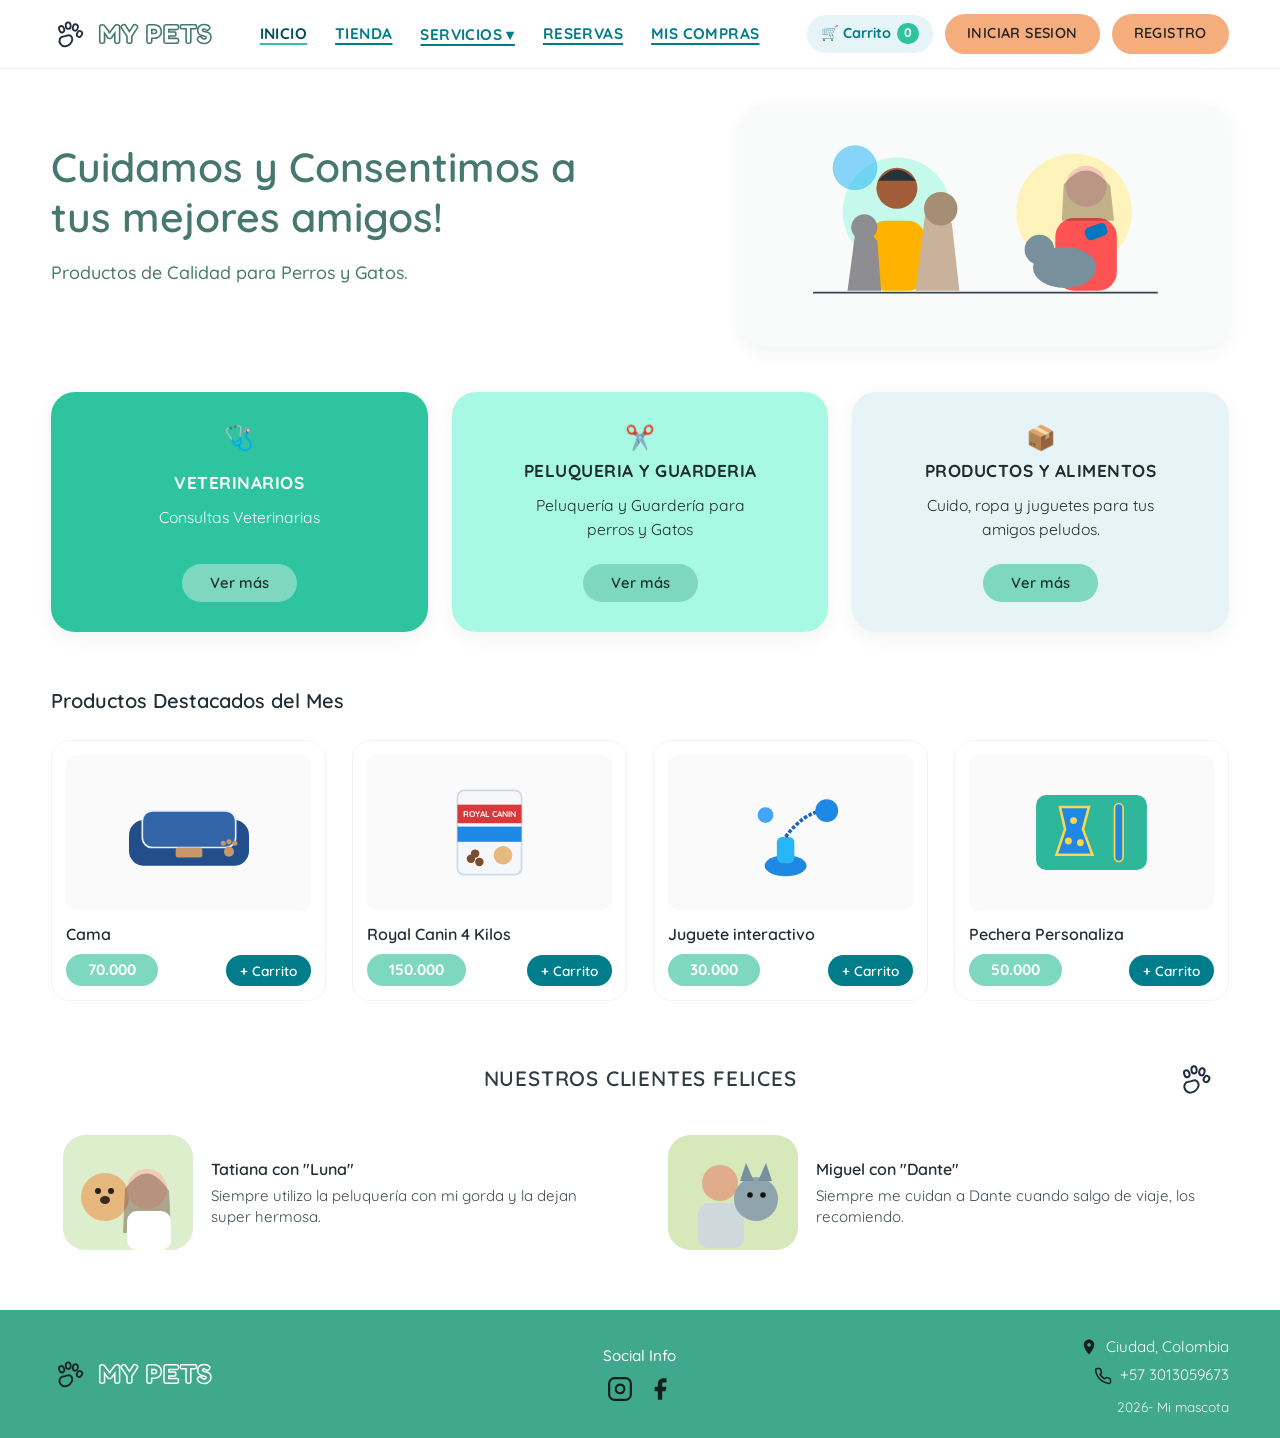
==== index.html @ 594f8184 "Estructura Base del proyecto" ====
<!DOCTYPE html>
<html lang="es">
<head>
  <meta charset="UTF-8" />
  <meta name="viewport" content="width=device-width, initial-scale=1.0" />
  <title>MY PETS | Cuidamos y Consentimos a tus mejores amigos</title>
  <link rel="stylesheet" href="css/styles.css" />
</head>
<body>

  <!-- Header consistente inyectado desde js/main.js -->
  <header class="site-header" id="site-header"></header>

  <main>
    <!-- 1. Banner Principal (Hero) tal como el diseño oficial -->
    <section class="hero-section">
      <div class="container hero-grid">
        <div class="hero-content">
          <h1 class="hero-title">
            Cuidamos y Consentimos a<br />
            tus mejores amigos!
          </h1>
          <p class="hero-subtitle">
            Productos de Calidad para Perros y Gatos.
          </p>
        </div>

        <!-- Ilustración amigable de dueños cuidando perros y gatos -->
        <div class="hero-illustration" aria-label="Ilustración cuidado de mascotas">
          <svg viewBox="0 0 420 220" width="100%" height="205">
            <!-- Círculos decorativos de fondo -->
            <circle cx="115" cy="95" r="58" fill="#a8f9e4" opacity="0.65" />
            <circle cx="70" cy="48" r="24" fill="#29b6f6" opacity="0.55" />
            <circle cx="305" cy="95" r="62" fill="#fff3b0" opacity="0.85" />
            <!-- Escena izquierda: Joven abrazando perro y gato -->
            <rect x="85" y="105" width="60" height="75" rx="18" fill="#ffb300" />
            <circle cx="115" cy="70" r="22" fill="#a15c38" />
            <path d="M95 62 Q115 38 135 62" fill="#263238" />
            <!-- Perro feliz -->
            <path d="M135 180 L145 100 Q162 92 174 108 L182 180 Z" fill="#c8b29b" />
            <circle cx="162" cy="92" r="18" fill="#a68e74" />
            <!-- Gato gris -->
            <path d="M62 180 L70 120 Q84 114 94 126 L98 180 Z" fill="#8d8d92" />
            <circle cx="80" cy="112" r="14" fill="#8d8d92" />
            <!-- Escena derecha: Peluquería felina/canina -->
            <rect x="285" y="102" width="66" height="78" rx="20" fill="#ff5252" />
            <circle cx="318" cy="68" r="22" fill="#f5cbb7" />
            <path d="M294 66 Q318 35 344 68 L348 105 L292 105 Z" fill="#4e342e" opacity="0.35" />
            <!-- Mascota en sesión de secado -->
            <ellipse cx="295" cy="155" rx="34" ry="22" fill="#78909c" />
            <circle cx="268" cy="136" r="16" fill="#78909c" />
            <!-- Secador azul -->
            <rect x="315" y="114" width="24" height="14" rx="5" fill="#0277bd" transform="rotate(-20 315 114)" />
            <line x1="25" y1="182" x2="395" y2="182" stroke="#37474f" stroke-width="2" />
          </svg>
        </div>
      </div>
    </section>

    <!-- 2. Tres Tarjetas de Accesos Rápidos (Veterinarios, Peluquería, Productos) -->
    <section class="services-cards-section">
      <div class="container services-grid">
        <!-- Tarjeta 1: Veterinarios (#2ec49f) -->
        <article class="service-card card-vet">
          <div class="service-icon" aria-hidden="true">🩺</div>
          <div>
            <h3>VETERINARIOS</h3>
            <p>Consultas Veterinarias</p>
          </div>
          <a href="pages/veterinarios.html" class="btn-pill-mint">Ver más</a>
        </article>

        <!-- Tarjeta 2: Peluquería y Guardería (#a8f9e4) -->
        <article class="service-card card-groom">
          <div class="service-icon" aria-hidden="true">✂️</div>
          <div>
            <h3>PELUQUERIA Y GUARDERIA</h3>
            <p>Peluquería y Guardería para perros y Gatos</p>
          </div>
          <a href="pages/peluqueria-guarderia.html" class="btn-pill-mint">Ver más</a>
        </article>

        <!-- Tarjeta 3: Productos y Alimentos (#e6f3f7) -->
        <article class="service-card card-products">
          <div class="service-icon" aria-hidden="true">📦</div>
          <div>
            <h3>PRODUCTOS Y ALIMENTOS</h3>
            <p>Cuido, ropa y juguetes para tus amigos peludos.</p>
          </div>
          <a href="pages/productos.html" class="btn-pill-mint">Ver más</a>
        </article>
      </div>
    </section>

    <!-- 3. Productos Destacados del Mes -->
    <section class="featured-section">
      <div class="container">
        <h2 class="section-heading">Productos Destacados del Mes</h2>
        <div class="products-grid" id="featured-products-grid">
          <!-- Renderizado dinámico desde js/main.js (Cama, Royal Canin 4 Kilos, Juguete interactivo, Pechera Personaliza) -->
        </div>
      </div>
    </section>

    <!-- 4. Nuestros Clientes Felices -->
    <section class="testimonials-section">
      <div class="container">
        <div class="testimonials-header">
          <h2 class="testimonials-title">NUESTROS CLIENTES FELICES</h2>
          <svg class="paw-deco" viewBox="0 0 64 64" fill="none" stroke="#1f2d3d">
            <path d="M22 36 C15 36 12 43 16 49 C20 55 28 53 32 49 C36 45 38 39 33 35 C29 32 26 36 22 36 Z" stroke-width="3"/>
            <ellipse cx="18" cy="24" rx="4" ry="5.5" transform="rotate(-20 18 24)" stroke-width="3"/>
            <ellipse cx="29" cy="18" rx="4" ry="5.5" transform="rotate(-5 29 18)" stroke-width="3"/>
            <ellipse cx="41" cy="21" rx="4" ry="5.5" transform="rotate(15 41 21)" stroke-width="3"/>
            <ellipse cx="48" cy="32" rx="4" ry="5" transform="rotate(32 48 32)" stroke-width="3"/>
          </svg>
        </div>

        <div class="testimonials-grid">
          <!-- Testimonio 1 -->
          <article class="testimonial-card">
            <svg class="testimonial-avatar" viewBox="0 0 130 115">
              <rect width="130" height="115" rx="22" fill="#dceecc"/>
              <circle cx="42" cy="62" r="24" fill="#e6b87d"/>
              <circle cx="35" cy="56" r="3" fill="#222"/>
              <circle cx="48" cy="56" r="3" fill="#222"/>
              <ellipse cx="42" cy="65" rx="5" ry="4" fill="#3e2723"/>
              <circle cx="84" cy="54" r="20" fill="#f3cbb2"/>
              <path d="M62 54 Q84 22 106 56 L108 98 L60 98 Z" fill="#6d4c41" opacity="0.45"/>
              <rect x="64" y="76" width="44" height="39" rx="10" fill="#ffffff"/>
            </svg>
            <div class="testimonial-text">
              <h4>Tatiana con "Luna"</h4>
              <p>Siempre utilizo la peluquería con mi gorda y la dejan super hermosa.</p>
            </div>
          </article>

          <!-- Testimonio 2 -->
          <article class="testimonial-card">
            <svg class="testimonial-avatar" viewBox="0 0 130 115">
              <rect width="130" height="115" rx="22" fill="#d7e8ba"/>
              <circle cx="52" cy="48" r="18" fill="#e0ac8b"/>
              <rect x="30" y="68" width="46" height="45" rx="10" fill="#cfd8dc"/>
              <circle cx="88" cy="64" r="22" fill="#90a4ae"/>
              <polygon points="72,46 78,28 86,46" fill="#78909c"/>
              <polygon points="90,46 98,28 104,46" fill="#78909c"/>
              <circle cx="82" cy="60" r="2.8" fill="#111"/>
              <circle cx="95" cy="60" r="2.8" fill="#111"/>
            </svg>
            <div class="testimonial-text">
              <h4>Miguel con "Dante"</h4>
              <p>Siempre me cuidan a Dante cuando salgo de viaje, los recomiendo.</p>
            </div>
          </article>
        </div>
      </div>
    </section>
  </main>

  <!-- Footer consistente inyectado desde js/main.js -->
  <footer class="site-footer" id="site-footer"></footer>

  <script src="js/main.js"></script>
</body>
</html>
---- css/styles.css ----
/* ==========================================================================
   MY PETS - Hoja de Estilos Global (CSS3 Puro)
   ==========================================================================
   Paleta de colores basada en el mockup oficial:
   - Verde Turquesa (Veterinarios): #2ec49f
   - Menta Claro (Peluquería y Guardería): #a8f9e4
   - Azul Pastel (Productos y Alimentos): #e6f3f7
   - Verde Azulado Footer: #40a88c
   - Verde Pastillas (Precios / Ver más): #7dd8bf
   - Salmón / Naranja Pastel (Botones Auth): #f5ad7e
   - Azul Petróleo (Links Nav): #007d8a
   - Verde Pizarra (Textos Hero): #46786e
   ========================================================================== */

@import url('https://fonts.googleapis.com/css2?family=Fredoka:wght@500;600;700&family=Quicksand:wght@400;500;600;700&display=swap');

:root {
  --color-vet-card: #2ec49f;
  --color-groom-card: #a8f9e4;
  --color-prod-card: #e6f3f7;
  --color-footer: #40a88c;
  --color-pill-mint: #7dd8bf;
  --color-pill-mint-dark: #5dc3a7;
  --color-auth-peach: #f5ad7e;
  --color-auth-peach-hover: #ee9860;
  --color-nav-teal: #007d8a;
  --color-hero-green: #46786e;
  --color-text-dark: #222e35;
  --color-text-muted: #5a6a72;
  --color-bg: #ffffff;
  --color-surface-soft: #f7fbfb;
  --color-border: #dce9e7;
  --color-danger: #e55353;
  --color-warning: #f0a500;
  --color-success: #28a745;

  --font-main: 'Quicksand', 'Century Gothic', sans-serif;
  --font-logo: 'Fredoka', sans-serif;

  --radius-sm: 10px;
  --radius-md: 18px;
  --radius-lg: 24px;
  --radius-pill: 999px;

  --shadow-soft: 0 6px 20px rgba(34, 46, 53, 0.06);
  --shadow-hover: 0 12px 28px rgba(46, 196, 159, 0.16);
  --max-width: 1180px;
}

/* Reset y base */
*, *::before, *::after {
  box-sizing: border-box;
  margin: 0;
  padding: 0;
}

html {
  scroll-behavior: smooth;
}

body {
  font-family: var(--font-main);
  color: var(--color-text-dark);
  background-color: var(--color-bg);
  line-height: 1.5;
  min-height: 100vh;
  display: flex;
  flex-direction: column;
}

main {
  flex: 1;
}

a {
  color: inherit;
  text-decoration: none;
  transition: all 0.2s ease;
}

ul {
  list-style: none;
}

img {
  max-width: 100%;
  display: block;
}

button, input, select, textarea {
  font-family: inherit;
  font-size: 1rem;
}

.container {
  width: 92%;
  max-width: var(--max-width);
  margin: 0 auto;
}

/* ==========================================================================
   HEADER & NAVBAR
   ========================================================================== */
.site-header {
  background: #ffffff;
  position: sticky;
  top: 0;
  z-index: 1000;
  border-bottom: 1px solid #eef5f4;
  padding: 14px 0;
}

.navbar {
  display: flex;
  align-items: center;
  justify-content: space-between;
  gap: 18px;
  flex-wrap: wrap;
}

/* Logo con estilo de texto con contorno como en la imagen */
.brand-logo {
  display: inline-flex;
  align-items: center;
  gap: 10px;
  font-family: var(--font-logo);
  font-size: 1.65rem;
  font-weight: 700;
  letter-spacing: 1px;
  text-transform: uppercase;
  color: transparent;
  -webkit-text-stroke: 1.6px var(--color-hero-green);
}

.brand-logo svg {
  width: 38px;
  height: 38px;
  stroke: #1f2d3d;
  fill: none;
  flex-shrink: 0;
}

/* Links centrales */
.nav-links {
  display: flex;
  align-items: center;
  gap: 24px;
  flex-wrap: wrap;
}

.nav-link {
  color: var(--color-nav-teal);
  font-weight: 700;
  font-size: 0.96rem;
  letter-spacing: 0.4px;
  text-transform: uppercase;
  text-decoration: underline;
  text-underline-offset: 4px;
  text-decoration-thickness: 2px;
  padding: 4px 2px;
}

.nav-link:hover,
.nav-link.active {
  color: #004f59;
  text-decoration-color: var(--color-vet-card);
}

/* Dropdown de Servicios */
.nav-dropdown {
  position: relative;
}

.nav-dropdown-menu {
  position: absolute;
  top: 100%;
  left: 0;
  min-width: 220px;
  background: #ffffff;
  border-radius: var(--radius-sm);
  box-shadow: 0 10px 26px rgba(0, 0, 0, 0.12);
  border: 1px solid var(--color-border);
  padding: 8px 0;
  opacity: 0;
  visibility: hidden;
  transform: translateY(8px);
  transition: all 0.2s ease;
  z-index: 200;
}

.nav-dropdown:hover .nav-dropdown-menu,
.nav-dropdown:focus-within .nav-dropdown-menu {
  opacity: 1;
  visibility: visible;
  transform: translateY(2px);
}

.nav-dropdown-menu a {
  display: block;
  padding: 9px 16px;
  font-size: 0.92rem;
  font-weight: 600;
  color: var(--color-text-dark);
  text-decoration: none;
}

.nav-dropdown-menu a:hover {
  background: var(--color-prod-card);
  color: var(--color-nav-teal);
}

/* Botones de sesión y carrito */
.nav-actions {
  display: flex;
  align-items: center;
  gap: 12px;
  flex-wrap: wrap;
}

.btn-auth {
  background-color: var(--color-auth-peach);
  color: #1f1f1f;
  font-weight: 600;
  font-size: 0.9rem;
  letter-spacing: 0.4px;
  text-transform: uppercase;
  padding: 9px 22px;
  border-radius: var(--radius-pill);
  border: none;
  cursor: pointer;
  display: inline-flex;
  align-items: center;
  justify-content: center;
  gap: 6px;
  transition: transform 0.15s ease, background-color 0.2s ease;
}

.btn-auth:hover {
  background-color: var(--color-auth-peach-hover);
  transform: translateY(-1px);
}

.cart-badge-link {
  display: inline-flex;
  align-items: center;
  gap: 6px;
  background: var(--color-prod-card);
  color: var(--color-nav-teal);
  font-weight: 700;
  font-size: 0.9rem;
  padding: 8px 14px;
  border-radius: var(--radius-pill);
}

.cart-badge-link:hover {
  background: var(--color-groom-card);
}

.badge-count {
  background: var(--color-vet-card);
  color: #ffffff;
  font-size: 0.78rem;
  padding: 1px 7px;
  border-radius: var(--radius-pill);
}

.user-chip {
  font-size: 0.9rem;
  font-weight: 700;
  color: var(--color-hero-green);
  background: #edf7f5;
  padding: 7px 14px;
  border-radius: var(--radius-pill);
}

.menu-toggle {
  display: none;
  background: none;
  border: 1.5px solid var(--color-border);
  border-radius: 8px;
  padding: 6px 10px;
  cursor: pointer;
  color: var(--color-nav-teal);
  font-weight: 700;
}

/* ==========================================================================
   HERO / BANNER PRINCIPAL (index.html)
   ========================================================================== */
.hero-section {
  padding: 36px 0 28px;
}

.hero-grid {
  display: grid;
  grid-template-columns: 1.15fr 0.85fr;
  align-items: center;
  gap: 32px;
}

.hero-title {
  color: var(--color-hero-green);
  font-size: clamp(1.85rem, 3.2vw, 2.55rem);
  font-weight: 600;
  line-height: 1.22;
  margin-bottom: 18px;
}

.hero-subtitle {
  color: var(--color-hero-green);
  font-size: 1.12rem;
  font-weight: 500;
  max-width: 440px;
  margin-bottom: 22px;
}

.hero-illustration {
  background: #f9fafa;
  border-radius: var(--radius-lg);
  padding: 18px;
  display: flex;
  justify-content: center;
  align-items: center;
  box-shadow: var(--shadow-soft);
}

/* ==========================================================================
   3 TARJETAS DE SERVICIOS PRINCIPALES (index.html)
   ========================================================================== */
.services-cards-section {
  padding: 18px 0 38px;
}

.services-grid {
  display: grid;
  grid-template-columns: repeat(3, 1fr);
  gap: 24px;
}

.service-card {
  border-radius: var(--radius-lg);
  padding: 30px 24px;
  text-align: center;
  display: flex;
  flex-direction: column;
  align-items: center;
  justify-content: space-between;
  min-height: 240px;
  box-shadow: var(--shadow-soft);
  transition: transform 0.2s ease, box-shadow 0.2s ease;
}

.service-card:hover {
  transform: translateY(-4px);
  box-shadow: var(--shadow-hover);
}

.service-card.card-vet {
  background-color: var(--color-vet-card);
  color: #ffffff;
}

.service-card.card-groom {
  background-color: var(--color-groom-card);
  color: #1f2e2b;
}

.service-card.card-products {
  background-color: var(--color-prod-card);
  color: #1f2e2b;
}

.service-icon {
  font-size: 1.5rem;
  margin-bottom: 6px;
  height: 30px;
  display: flex;
  align-items: center;
  justify-content: center;
}

.service-card h3 {
  font-size: 1.08rem;
  font-weight: 700;
  letter-spacing: 0.5px;
  text-transform: uppercase;
  margin-bottom: 10px;
}

.service-card p {
  font-size: 0.98rem;
  margin-bottom: 22px;
  max-width: 240px;
}

/* Botón pastilla "Ver más" tal como en la imagen */
.btn-pill-mint {
  background-color: var(--color-pill-mint);
  color: #18312b;
  font-weight: 600;
  font-size: 0.92rem;
  padding: 8px 28px;
  border-radius: var(--radius-pill);
  border: none;
  cursor: pointer;
  display: inline-block;
  transition: background-color 0.2s ease, transform 0.15s ease;
}

.btn-pill-mint:hover {
  background-color: var(--color-pill-mint-dark);
  transform: scale(1.03);
}

/* ==========================================================================
   PRODUCTOS DESTACADOS DEL MES & CATÁLOGO
   ========================================================================== */
.featured-section {
  padding: 16px 0 42px;
}

.section-heading {
  font-size: 1.25rem;
  font-weight: 600;
  color: var(--color-text-dark);
  margin-bottom: 24px;
}

.products-grid {
  display: grid;
  grid-template-columns: repeat(4, 1fr);
  gap: 26px;
}

.product-card {
  background: #ffffff;
  border-radius: var(--radius-md);
  padding: 14px;
  display: flex;
  flex-direction: column;
  justify-content: space-between;
  transition: transform 0.2s ease, box-shadow 0.2s ease;
  border: 1px solid #f0f5f4;
}

.product-card:hover {
  transform: translateY(-4px);
  box-shadow: var(--shadow-soft);
}

.product-thumb {
  width: 100%;
  height: 155px;
  border-radius: var(--radius-sm);
  background: #fafafa;
  display: flex;
  align-items: center;
  justify-content: center;
  overflow: hidden;
  margin-bottom: 12px;
  padding: 10px;
}

.product-thumb img,
.product-thumb svg {
  max-height: 135px;
  width: auto;
  object-fit: contain;
}

.product-category-tag {
  font-size: 0.75rem;
  font-weight: 700;
  text-transform: uppercase;
  color: var(--color-nav-teal);
  margin-bottom: 4px;
}

.product-title {
  font-size: 1rem;
  font-weight: 600;
  color: var(--color-text-dark);
  margin-bottom: 8px;
}

.product-desc {
  font-size: 0.86rem;
  color: var(--color-text-muted);
  margin-bottom: 12px;
}

.product-footer {
  display: flex;
  align-items: center;
  justify-content: space-between;
  gap: 8px;
  flex-wrap: wrap;
  margin-top: auto;
}

.price-pill {
  background-color: var(--color-pill-mint);
  color: #ffffff;
  font-weight: 700;
  font-size: 0.95rem;
  padding: 5px 22px;
  border-radius: var(--radius-pill);
  display: inline-block;
}

.btn-add-cart {
  background-color: var(--color-nav-teal);
  color: #ffffff;
  border: none;
  padding: 7px 14px;
  border-radius: var(--radius-pill);
  font-size: 0.85rem;
  font-weight: 600;
  cursor: pointer;
  transition: background-color 0.2s ease;
}

.btn-add-cart:hover {
  background-color: var(--color-vet-card);
}

/* ==========================================================================
   TESTIMONIOS - NUESTROS CLIENTES FELICES
   ========================================================================== */
.testimonials-section {
  padding: 20px 0 48px;
  position: relative;
}

.testimonials-header {
  display: flex;
  align-items: center;
  justify-content: center;
  position: relative;
  margin-bottom: 28px;
}

.testimonials-title {
  font-size: 1.3rem;
  font-weight: 600;
  letter-spacing: 0.8px;
  text-transform: uppercase;
  color: #2f3b40;
  text-align: center;
}

.paw-deco {
  position: absolute;
  right: 12px;
  width: 42px;
  height: 42px;
}

.testimonials-grid {
  display: grid;
  grid-template-columns: repeat(2, 1fr);
  gap: 32px;
}

.testimonial-card {
  display: flex;
  align-items: center;
  gap: 18px;
  background: #ffffff;
  padding: 12px;
  border-radius: var(--radius-md);
}

.testimonial-avatar {
  width: 130px;
  height: 115px;
  border-radius: 22px;
  object-fit: cover;
  flex-shrink: 0;
  background: var(--color-prod-card);
}

.testimonial-text h4 {
  font-size: 1rem;
  font-weight: 600;
  color: var(--color-text-dark);
  margin-bottom: 4px;
}

.testimonial-text p {
  font-size: 0.94rem;
  color: #3d4a50;
  line-height: 1.4;
}

/* ==========================================================================
   FOOTER GLOBAL (Idéntico a la imagen)
   ========================================================================== */
.site-footer {
  background-color: var(--color-footer);
  color: #ffffff;
  padding: 26px 0 20px;
  margin-top: auto;
}

.footer-grid {
  display: grid;
  grid-template-columns: 1fr 1fr 1fr;
  align-items: center;
  gap: 20px;
}

.footer-brand {
  display: inline-flex;
  align-items: center;
  gap: 10px;
  font-family: var(--font-logo);
  font-size: 1.65rem;
  font-weight: 700;
  letter-spacing: 1px;
  color: transparent;
  -webkit-text-stroke: 1.5px #ffffff;
}

.footer-brand svg {
  width: 38px;
  height: 38px;
  stroke: #1a2421;
  fill: none;
}

.footer-social {
  text-align: center;
}

.footer-social p {
  font-size: 0.95rem;
  margin-bottom: 8px;
  font-weight: 500;
}

.social-icons {
  display: inline-flex;
  align-items: center;
  gap: 14px;
}

.social-icons a {
  color: #141e1b;
  display: inline-flex;
  align-items: center;
  justify-content: center;
  transition: transform 0.2s ease;
}

.social-icons a:hover {
  transform: scale(1.12);
}

.footer-contact {
  display: flex;
  flex-direction: column;
  align-items: flex-end;
  gap: 6px;
  font-size: 0.95rem;
}

.footer-contact-item {
  display: inline-flex;
  align-items: center;
  gap: 8px;
}

.footer-copy {
  font-size: 0.85rem;
  opacity: 0.92;
  margin-top: 4px;
}

/* ==========================================================================
   COMPONENTES INTERNOS DE LAS 8 VISTAS (Formularios, Tablas, Filtros)
   ========================================================================== */
.page-banner {
  background: linear-gradient(135deg, var(--color-prod-card) 0%, #effcf8 100%);
  padding: 32px 0;
  margin-bottom: 32px;
  border-bottom: 1px solid var(--color-border);
}

.page-banner h1 {
  color: var(--color-hero-green);
  font-size: 1.9rem;
  margin-bottom: 6px;
}

.page-banner p {
  color: var(--color-text-muted);
  font-size: 1rem;
}

/* Tarjetas de Formularios (Login / Registro / Agendar) */
.auth-wrapper {
  max-width: 480px;
  margin: 40px auto 60px;
  background: #ffffff;
  border-radius: var(--radius-lg);
  padding: 34px 30px;
  box-shadow: var(--shadow-soft);
  border: 1px solid var(--color-border);
}

.auth-header {
  text-align: center;
  margin-bottom: 24px;
}

.auth-header h1 {
  color: var(--color-hero-green);
  font-size: 1.7rem;
  margin-bottom: 6px;
}

.form-group {
  margin-bottom: 16px;
}

.form-group label {
  display: block;
  font-weight: 600;
  font-size: 0.92rem;
  color: var(--color-text-dark);
  margin-bottom: 6px;
}

.form-control {
  width: 100%;
  padding: 11px 14px;
  border: 1.5px solid var(--color-border);
  border-radius: var(--radius-sm);
  background: #ffffff;
  color: var(--color-text-dark);
  transition: border-color 0.2s ease, box-shadow 0.2s ease;
}

.form-control:focus {
  outline: none;
  border-color: var(--color-vet-card);
  box-shadow: 0 0 0 3px rgba(46, 196, 159, 0.15);
}

.btn-primary {
  background-color: var(--color-vet-card);
  color: #ffffff;
  font-weight: 700;
  padding: 12px 24px;
  border-radius: var(--radius-pill);
  border: none;
  cursor: pointer;
  display: inline-flex;
  align-items: center;
  justify-content: center;
  gap: 8px;
  transition: background-color 0.2s ease, transform 0.15s ease;
}

.btn-primary:hover {
  background-color: #24a887;
  transform: translateY(-1px);
}

.btn-danger {
  background-color: #fde8e8;
  color: var(--color-danger);
  font-weight: 700;
  padding: 7px 14px;
  border-radius: var(--radius-pill);
  border: none;
  cursor: pointer;
  font-size: 0.84rem;
}

.btn-danger:hover {
  background-color: var(--color-danger);
  color: #ffffff;
}

.btn-outline {
  background: transparent;
  color: var(--color-nav-teal);
  border: 1.5px solid var(--color-nav-teal);
  font-weight: 700;
  padding: 8px 18px;
  border-radius: var(--radius-pill);
  cursor: pointer;
}

.btn-outline:hover {
  background: var(--color-nav-teal);
  color: #ffffff;
}

.btn-block {
  width: 100%;
}

/* Barra de filtros de productos */
.filters-bar {
  display: flex;
  align-items: center;
  justify-content: space-between;
  gap: 16px;
  flex-wrap: wrap;
  background: var(--color-surface-soft);
  padding: 16px 20px;
  border-radius: var(--radius-md);
  margin-bottom: 28px;
  border: 1px solid var(--color-border);
}

.filter-pills {
  display: flex;
  gap: 10px;
  flex-wrap: wrap;
}

.filter-btn {
  background: #ffffff;
  border: 1.5px solid var(--color-border);
  color: var(--color-text-dark);
  padding: 8px 18px;
  border-radius: var(--radius-pill);
  font-weight: 600;
  font-size: 0.9rem;
  cursor: pointer;
}

.filter-btn.active,
.filter-btn:hover {
  background: var(--color-vet-card);
  color: #ffffff;
  border-color: var(--color-vet-card);
}

.search-box {
  flex: 1;
  min-width: 230px;
  max-width: 340px;
}

/* Veterinarios Layout */
.vet-layout {
  display: grid;
  grid-template-columns: 1.35fr 0.85fr;
  gap: 28px;
  margin-bottom: 48px;
  align-items: start;
}

.vets-list {
  display: grid;
  grid-template-columns: repeat(auto-fill, minmax(250px, 1fr));
  gap: 20px;
}

.vet-card {
  background: #ffffff;
  border: 1px solid var(--color-border);
  border-radius: var(--radius-md);
  padding: 20px;
  box-shadow: var(--shadow-soft);
  display: flex;
  flex-direction: column;
  gap: 10px;
}

.vet-avatar {
  width: 68px;
  height: 68px;
  border-radius: 50%;
  background: var(--color-groom-card);
  color: var(--color-hero-green);
  display: flex;
  align-items: center;
  justify-content: center;
  font-weight: 700;
  font-size: 1.4rem;
}

.vet-specialty {
  display: inline-block;
  background: var(--color-prod-card);
  color: var(--color-nav-teal);
  font-size: 0.8rem;
  font-weight: 700;
  padding: 4px 12px;
  border-radius: var(--radius-pill);
  width: fit-content;
}

.booking-card {
  background: #ffffff;
  border: 1.5px solid var(--color-border);
  border-radius: var(--radius-lg);
  padding: 26px;
  box-shadow: var(--shadow-soft);
  position: sticky;
  top: 90px;
}

/* Tablas y tarjetas de Reservas / Compras */
.panel-card {
  background: #ffffff;
  border: 1px solid var(--color-border);
  border-radius: var(--radius-lg);
  padding: 24px;
  box-shadow: var(--shadow-soft);
  margin-bottom: 28px;
}

.table-responsive {
  overflow-x: auto;
}

.data-table {
  width: 100%;
  border-collapse: collapse;
  min-width: 580px;
}

.data-table th,
.data-table td {
  text-align: left;
  padding: 13px 12px;
  border-bottom: 1px solid var(--color-border);
  font-size: 0.94rem;
}

.data-table th {
  color: var(--color-hero-green);
  font-weight: 700;
  background: var(--color-surface-soft);
}

.status-badge {
  display: inline-block;
  padding: 4px 12px;
  border-radius: var(--radius-pill);
  font-size: 0.8rem;
  font-weight: 700;
}

.status-confirmada {
  background: #d8f8ec;
  color: #16795b;
}

.status-cancelada {
  background: #fde8e8;
  color: #b83232;
}

.qty-controls {
  display: inline-flex;
  align-items: center;
  gap: 8px;
}

.qty-btn {
  width: 28px;
  height: 28px;
  border-radius: 50%;
  border: 1px solid var(--color-border);
  background: #ffffff;
  cursor: pointer;
  font-weight: 700;
}

.qty-btn:hover {
  background: var(--color-groom-card);
}

.empty-state {
  text-align: center;
  padding: 36px 20px;
  color: var(--color-text-muted);
}

/* Notificación Toast flotante */
.toast-container {
  position: fixed;
  bottom: 22px;
  right: 22px;
  z-index: 3000;
  display: flex;
  flex-direction: column;
  gap: 10px;
}

.toast-msg {
  background: #1f2e2b;
  color: #ffffff;
  padding: 12px 20px;
  border-radius: var(--radius-pill);
  box-shadow: 0 10px 24px rgba(0, 0, 0, 0.18);
  font-size: 0.92rem;
  font-weight: 600;
  border-left: 5px solid var(--color-vet-card);
  animation: slideInToast 0.25s ease forwards;
}

@keyframes slideInToast {
  from {
    opacity: 0;
    transform: translateY(12px);
  }
  to {
    opacity: 1;
    transform: translateY(0);
  }
}

/* ==========================================================================
   DISEÑO RESPONSIVO (Media Queries)
   ========================================================================== */
@media (max-width: 960px) {
  .hero-grid {
    grid-template-columns: 1fr;
    text-align: center;
  }

  .hero-subtitle {
    margin: 0 auto 22px;
  }

  .services-grid {
    grid-template-columns: 1fr;
  }

  .products-grid {
    grid-template-columns: repeat(2, 1fr);
  }

  .testimonials-grid {
    grid-template-columns: 1fr;
  }

  .vet-layout {
    grid-template-columns: 1fr;
  }

  .booking-card {
    position: static;
  }
}

@media (max-width: 720px) {
  .menu-toggle {
    display: inline-block;
  }

  .nav-links,
  .nav-actions {
    display: none;
    width: 100%;
    flex-direction: column;
    align-items: flex-start;
    padding-top: 12px;
  }

  .navbar.nav-open .nav-links,
  .navbar.nav-open .nav-actions {
    display: flex;
  }

  .footer-grid {
    grid-template-columns: 1fr;
    text-align: center;
    justify-items: center;
  }

  .footer-contact {
    align-items: center;
  }

  .products-grid {
    grid-template-columns: 1fr;
  }
}
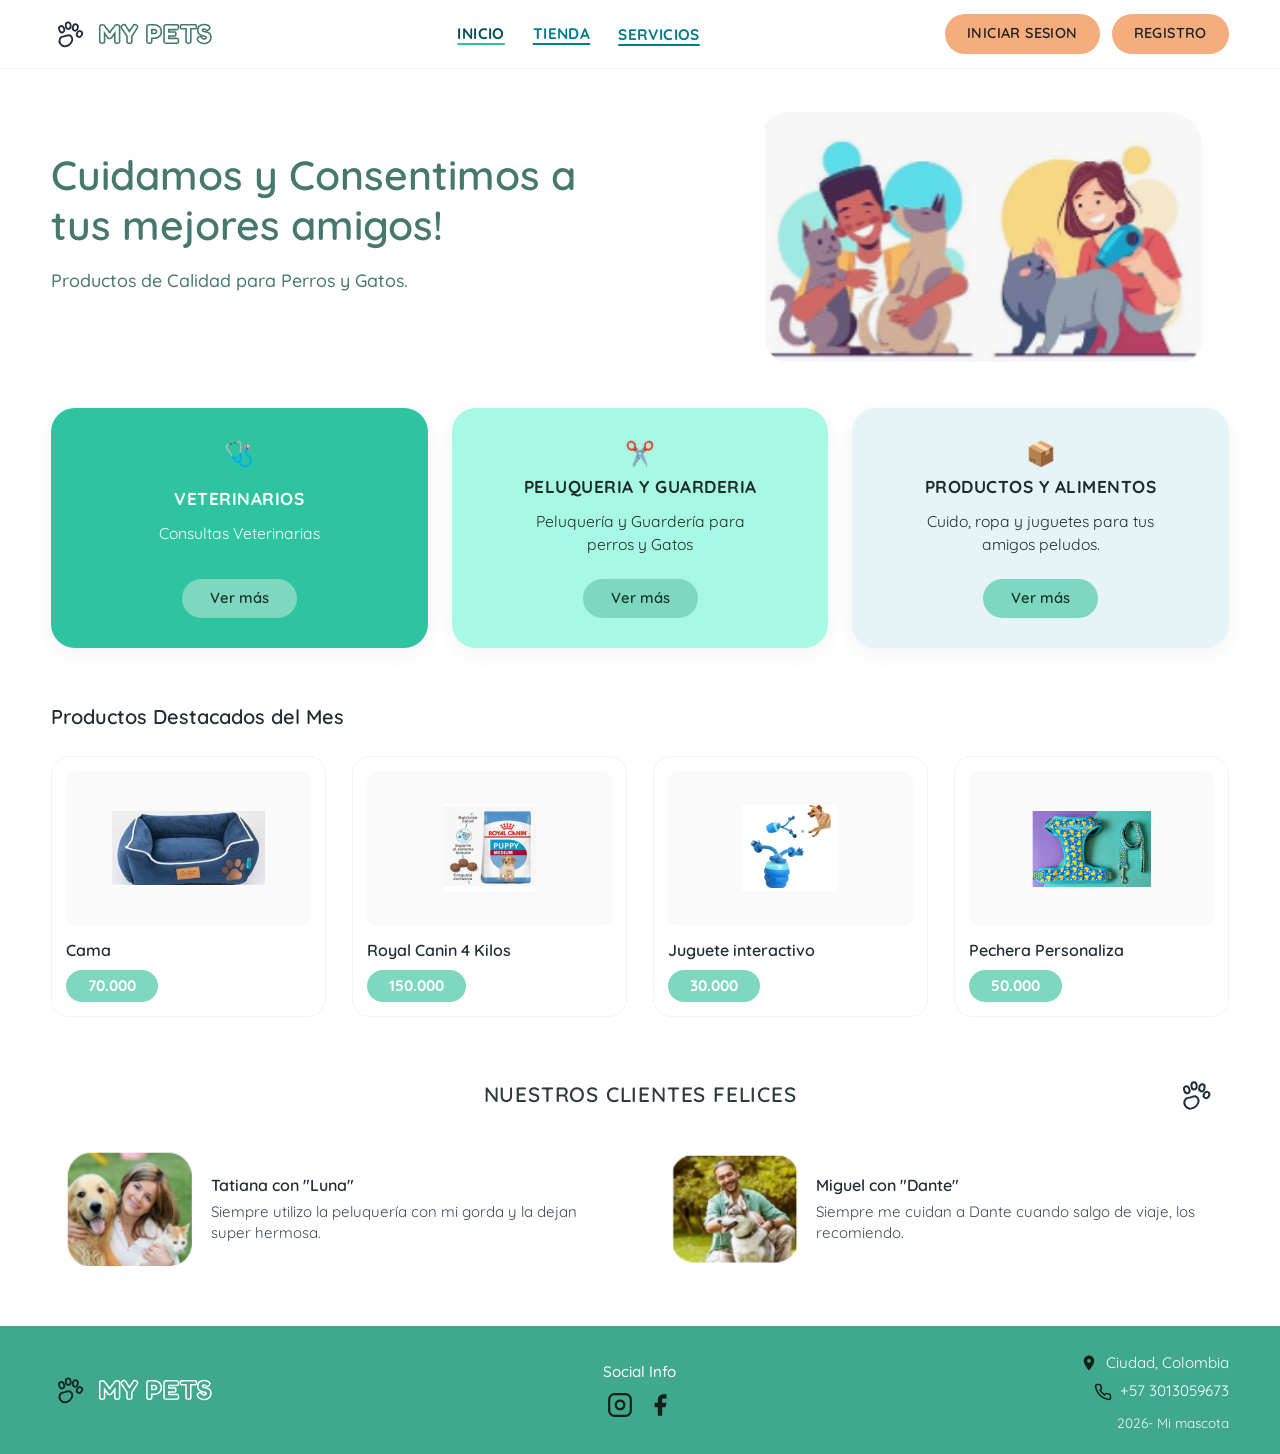
==== commit fc9cf9d3: "Pagina Principal" ====
--- a/index.html
+++ b/index.html
@@ -25,34 +25,9 @@
           </p>
         </div>
 
-        <!-- Ilustración amigable de dueños cuidando perros y gatos -->
-        <div class="hero-illustration" aria-label="Ilustración cuidado de mascotas">
-          <svg viewBox="0 0 420 220" width="100%" height="205">
-            <!-- Círculos decorativos de fondo -->
-            <circle cx="115" cy="95" r="58" fill="#a8f9e4" opacity="0.65" />
-            <circle cx="70" cy="48" r="24" fill="#29b6f6" opacity="0.55" />
-            <circle cx="305" cy="95" r="62" fill="#fff3b0" opacity="0.85" />
-            <!-- Escena izquierda: Joven abrazando perro y gato -->
-            <rect x="85" y="105" width="60" height="75" rx="18" fill="#ffb300" />
-            <circle cx="115" cy="70" r="22" fill="#a15c38" />
-            <path d="M95 62 Q115 38 135 62" fill="#263238" />
-            <!-- Perro feliz -->
-            <path d="M135 180 L145 100 Q162 92 174 108 L182 180 Z" fill="#c8b29b" />
-            <circle cx="162" cy="92" r="18" fill="#a68e74" />
-            <!-- Gato gris -->
-            <path d="M62 180 L70 120 Q84 114 94 126 L98 180 Z" fill="#8d8d92" />
-            <circle cx="80" cy="112" r="14" fill="#8d8d92" />
-            <!-- Escena derecha: Peluquería felina/canina -->
-            <rect x="285" y="102" width="66" height="78" rx="20" fill="#ff5252" />
-            <circle cx="318" cy="68" r="22" fill="#f5cbb7" />
-            <path d="M294 66 Q318 35 344 68 L348 105 L292 105 Z" fill="#4e342e" opacity="0.35" />
-            <!-- Mascota en sesión de secado -->
-            <ellipse cx="295" cy="155" rx="34" ry="22" fill="#78909c" />
-            <circle cx="268" cy="136" r="16" fill="#78909c" />
-            <!-- Secador azul -->
-            <rect x="315" y="114" width="24" height="14" rx="5" fill="#0277bd" transform="rotate(-20 315 114)" />
-            <line x1="25" y1="182" x2="395" y2="182" stroke="#37474f" stroke-width="2" />
-          </svg>
+        <!-- Imagen del Banner Principal al frente del texto -->
+        <div class="hero-illustration">
+          <img src="img/banner-hero.png" alt="Cuidamos y Consentimos a tus mejores amigos" />
         </div>
       </div>
     </section>
@@ -119,16 +94,7 @@
         <div class="testimonials-grid">
           <!-- Testimonio 1 -->
           <article class="testimonial-card">
-            <svg class="testimonial-avatar" viewBox="0 0 130 115">
-              <rect width="130" height="115" rx="22" fill="#dceecc"/>
-              <circle cx="42" cy="62" r="24" fill="#e6b87d"/>
-              <circle cx="35" cy="56" r="3" fill="#222"/>
-              <circle cx="48" cy="56" r="3" fill="#222"/>
-              <ellipse cx="42" cy="65" rx="5" ry="4" fill="#3e2723"/>
-              <circle cx="84" cy="54" r="20" fill="#f3cbb2"/>
-              <path d="M62 54 Q84 22 106 56 L108 98 L60 98 Z" fill="#6d4c41" opacity="0.45"/>
-              <rect x="64" y="76" width="44" height="39" rx="10" fill="#ffffff"/>
-            </svg>
+            <img src="img/cliente-tatiana.png" alt="Tatiana con Luna" class="testimonial-avatar" />
             <div class="testimonial-text">
               <h4>Tatiana con "Luna"</h4>
               <p>Siempre utilizo la peluquería con mi gorda y la dejan super hermosa.</p>
@@ -137,16 +103,7 @@
 
           <!-- Testimonio 2 -->
           <article class="testimonial-card">
-            <svg class="testimonial-avatar" viewBox="0 0 130 115">
-              <rect width="130" height="115" rx="22" fill="#d7e8ba"/>
-              <circle cx="52" cy="48" r="18" fill="#e0ac8b"/>
-              <rect x="30" y="68" width="46" height="45" rx="10" fill="#cfd8dc"/>
-              <circle cx="88" cy="64" r="22" fill="#90a4ae"/>
-              <polygon points="72,46 78,28 86,46" fill="#78909c"/>
-              <polygon points="90,46 98,28 104,46" fill="#78909c"/>
-              <circle cx="82" cy="60" r="2.8" fill="#111"/>
-              <circle cx="95" cy="60" r="2.8" fill="#111"/>
-            </svg>
+            <img src="img/cliente-miguel.png" alt="Miguel con Dante" class="testimonial-avatar" />
             <div class="testimonial-text">
               <h4>Miguel con "Dante"</h4>
               <p>Siempre me cuidan a Dante cuando salgo de viaje, los recomiendo.</p>
--- a/css/styles.css
+++ b/css/styles.css
@@ -315,13 +315,19 @@
 }
 
 .hero-illustration {
-  background: #f9fafa;
   border-radius: var(--radius-lg);
-  padding: 18px;
+  overflow: hidden;
   display: flex;
   justify-content: center;
   align-items: center;
-  box-shadow: var(--shadow-soft);
+}
+
+.hero-illustration img {
+  width: 100%;
+  max-width: 440px;
+  height: auto;
+  border-radius: var(--radius-lg);
+  object-fit: cover;
 }
 
 /* ==========================================================================
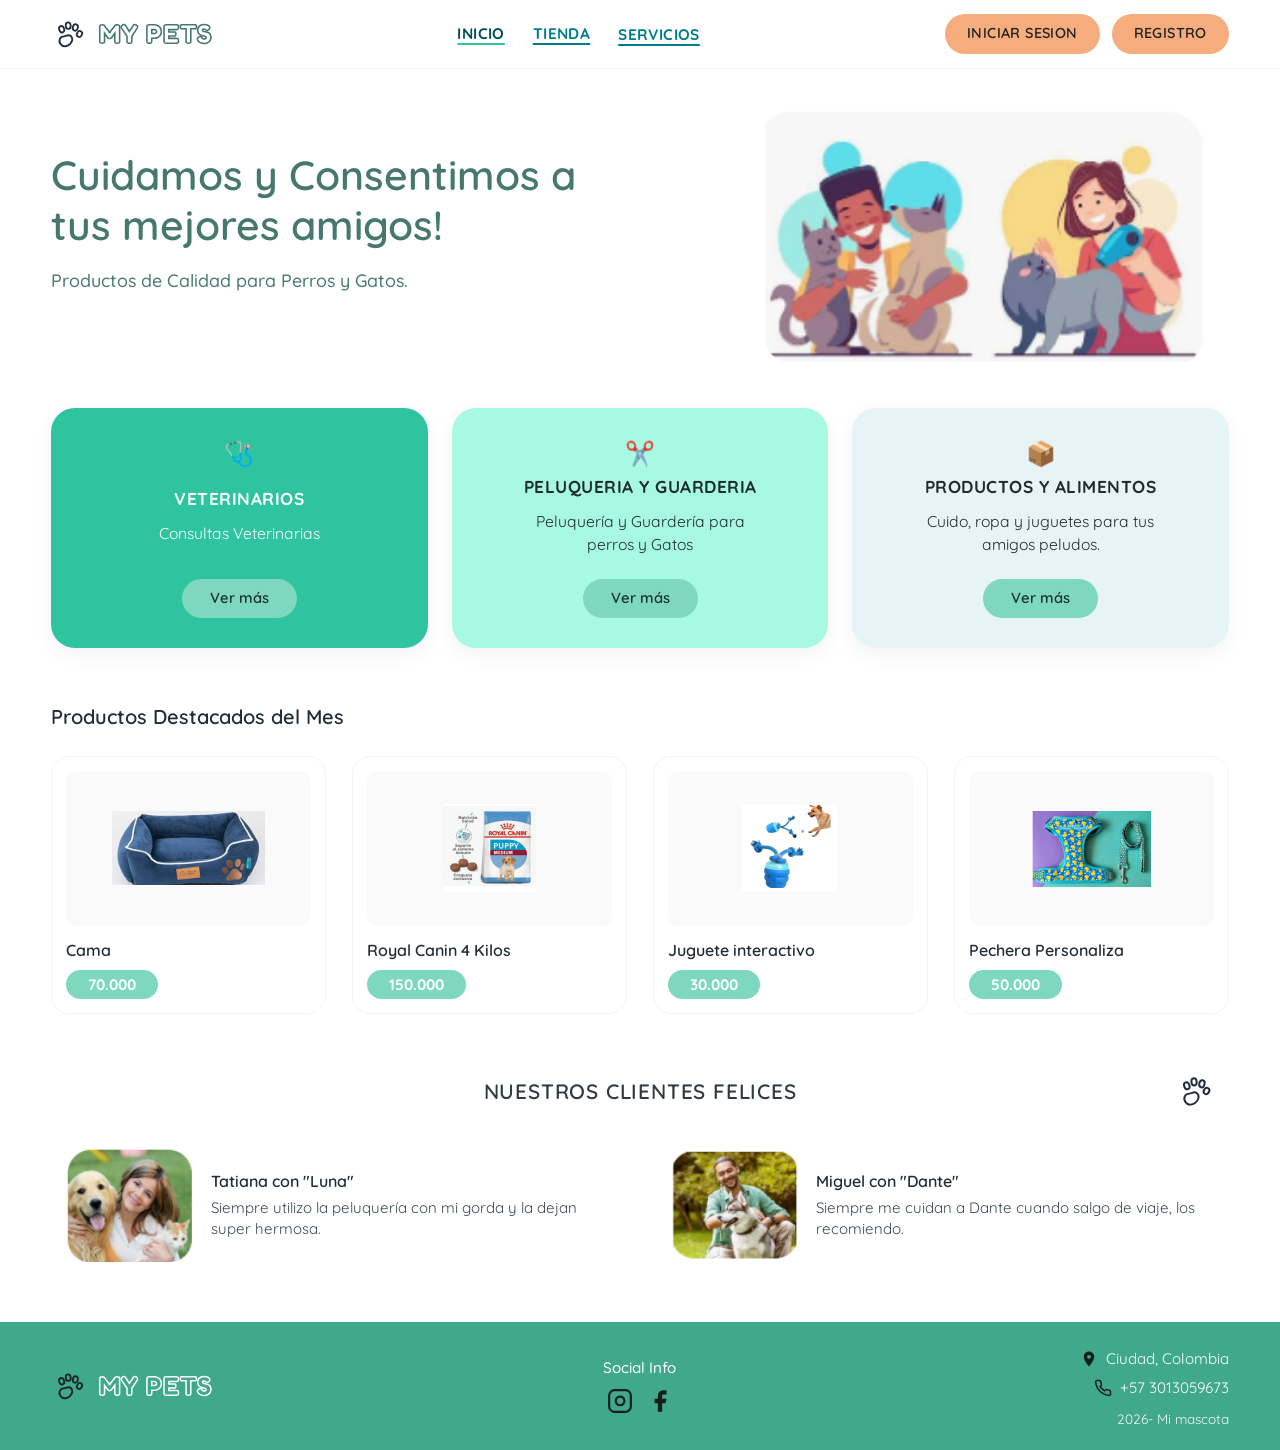
==== commit c448c909: "Pagina Veterinarios y Reservas se organiza el diseño de la pagina" ====
--- a/index.html
+++ b/index.html
@@ -1,11 +1,13 @@
 <!DOCTYPE html>
 <html lang="es">
+
 <head>
   <meta charset="UTF-8" />
   <meta name="viewport" content="width=device-width, initial-scale=1.0" />
   <title>MY PETS | Cuidamos y Consentimos a tus mejores amigos</title>
-  <link rel="stylesheet" href="css/styles.css" />
+  <link rel="stylesheet" href="css/styles.css?v=5" />
 </head>
+
 <body>
 
   <!-- Header consistente inyectado desde js/main.js -->
@@ -42,7 +44,7 @@
             <h3>VETERINARIOS</h3>
             <p>Consultas Veterinarias</p>
           </div>
-          <a href="pages/veterinarios.html" class="btn-pill-mint">Ver más</a>
+          <a href="pages/veterinarios.html?v=5" class="btn-pill-mint">Ver más</a>
         </article>
 
         <!-- Tarjeta 2: Peluquería y Guardería (#a8f9e4) -->
@@ -83,11 +85,12 @@
         <div class="testimonials-header">
           <h2 class="testimonials-title">NUESTROS CLIENTES FELICES</h2>
           <svg class="paw-deco" viewBox="0 0 64 64" fill="none" stroke="#1f2d3d">
-            <path d="M22 36 C15 36 12 43 16 49 C20 55 28 53 32 49 C36 45 38 39 33 35 C29 32 26 36 22 36 Z" stroke-width="3"/>
-            <ellipse cx="18" cy="24" rx="4" ry="5.5" transform="rotate(-20 18 24)" stroke-width="3"/>
-            <ellipse cx="29" cy="18" rx="4" ry="5.5" transform="rotate(-5 29 18)" stroke-width="3"/>
-            <ellipse cx="41" cy="21" rx="4" ry="5.5" transform="rotate(15 41 21)" stroke-width="3"/>
-            <ellipse cx="48" cy="32" rx="4" ry="5" transform="rotate(32 48 32)" stroke-width="3"/>
+            <path d="M22 36 C15 36 12 43 16 49 C20 55 28 53 32 49 C36 45 38 39 33 35 C29 32 26 36 22 36 Z"
+              stroke-width="3" />
+            <ellipse cx="18" cy="24" rx="4" ry="5.5" transform="rotate(-20 18 24)" stroke-width="3" />
+            <ellipse cx="29" cy="18" rx="4" ry="5.5" transform="rotate(-5 29 18)" stroke-width="3" />
+            <ellipse cx="41" cy="21" rx="4" ry="5.5" transform="rotate(15 41 21)" stroke-width="3" />
+            <ellipse cx="48" cy="32" rx="4" ry="5" transform="rotate(32 48 32)" stroke-width="3" />
           </svg>
         </div>
 
@@ -117,7 +120,7 @@
   <!-- Footer consistente inyectado desde js/main.js -->
   <footer class="site-footer" id="site-footer"></footer>
 
-  <script src="js/main.js"></script>
+  <script src="js/main.js?v=5"></script>
 </body>
-</html>
 
+</html>
--- a/css/styles.css
+++ b/css/styles.css
@@ -853,30 +853,271 @@
   max-width: 340px;
 }
 
+/* ==========================================================================
+   DISEÑO ESPECIAL PÁGINA VETERINARIOS Y RESERVAS (pages/veterinarios.html)
+   ========================================================================== */
+.vet-page-section {
+  position: relative;
+  overflow: hidden;
+  padding-bottom: 40px;
+}
+
+.vet-hero-banner {
+  background: transparent;
+  border-bottom: none;
+  text-align: center;
+  padding: 28px 0 18px;
+  margin-bottom: 12px;
+}
+
+.vet-hero-banner h1 {
+  color: #1c2426;
+  font-size: clamp(1.8rem, 2.8vw, 2.3rem);
+  font-weight: 600;
+  letter-spacing: 0.3px;
+  margin-bottom: 8px;
+}
+
+.vet-hero-banner p {
+  color: var(--color-text-muted);
+  font-size: 0.96rem;
+  max-width: 680px;
+  margin: 0 auto;
+}
+
+.vet-showcase-wrap {
+  position: relative;
+  z-index: 1;
+}
+
+/* Círculos decorativos color durazno pastel del fondo */
+.vet-blob {
+  position: absolute;
+  background-color: #fff0e5;
+  border-radius: 50%;
+  z-index: 0;
+  pointer-events: none;
+}
+
+.vet-blob-top-right {
+  width: 240px;
+  height: 240px;
+  top: -55px;
+  right: -65px;
+}
+
+.vet-blob-bottom-left {
+  width: 245px;
+  height: 245px;
+  bottom: 15px;
+  left: 110px;
+}
+
 /* Veterinarios Layout */
 .vet-layout {
+  position: relative;
+  z-index: 2;
   display: grid;
-  grid-template-columns: 1.35fr 0.85fr;
+  grid-template-columns: 0.78fr 1.42fr;
   gap: 28px;
   margin-bottom: 48px;
   align-items: start;
 }
 
+.vet-left-column {
+  display: flex;
+  flex-direction: column;
+  gap: 22px;
+}
+
+.vet-right-column .section-heading {
+  color: #1c2426;
+  margin-bottom: 16px;
+}
+
+/* Tarjetas color celeste pastel (#cef9ff) del diseño */
+.vet-cyan-box,
+.vet-cyan-card {
+  background-color: #cef9ff;
+  border: none;
+  border-radius: 26px;
+  box-shadow: 0 10px 26px rgba(0, 125, 138, 0.08);
+}
+
+/* Cuadro de Disponibilidad */
+.availability-card {
+  padding: 24px 26px 28px;
+}
+
+.availability-title {
+  font-size: 1.2rem;
+  font-weight: 600;
+  color: #1c2426;
+  margin-bottom: 18px;
+}
+
+.availability-list {
+  display: flex;
+  flex-direction: column;
+  gap: 12px;
+  max-width: 170px;
+}
+
+.availability-item {
+  display: flex;
+  align-items: center;
+  justify-content: space-between;
+  font-size: 1.02rem;
+  font-weight: 600;
+  color: #1c2426;
+  cursor: pointer;
+  user-select: none;
+}
+
+.availability-checkbox {
+  appearance: none;
+  -webkit-appearance: none;
+  width: 19px;
+  height: 19px;
+  border: 2px solid #263238;
+  border-radius: 4px;
+  background-color: transparent;
+  cursor: pointer;
+  display: inline-grid;
+  place-content: center;
+  transition: background-color 0.15s ease, border-color 0.15s ease;
+}
+
+.availability-checkbox::before {
+  content: "";
+  width: 10px;
+  height: 10px;
+  transform: scale(0);
+  transition: transform 0.12s ease-in-out;
+  background-color: #1c2426;
+  border-radius: 2px;
+}
+
+.availability-checkbox:checked {
+  background-color: var(--color-auth-peach);
+  border-color: #1c2426;
+}
+
+.availability-checkbox:checked::before {
+  transform: scale(1);
+}
+
+/* Tarjeta de Agendar Cita Veterinaria en color celeste */
+.booking-card {
+  background-color: #cef9ff;
+  border: none;
+  border-radius: 26px;
+  padding: 26px;
+  box-shadow: 0 10px 26px rgba(0, 125, 138, 0.08);
+}
+
+.booking-card-title {
+  color: #1c2426;
+  font-size: 1.28rem;
+  font-weight: 700;
+  margin-bottom: 6px;
+}
+
+.booking-card-subtitle {
+  font-size: 0.88rem;
+  color: #2c3e42;
+  margin-bottom: 18px;
+}
+
+.vet-pill-input {
+  background: #ffffff;
+  border: 1.5px solid transparent;
+  border-radius: 999px;
+  padding: 10px 16px;
+  box-shadow: 0 2px 6px rgba(0, 0, 0, 0.03);
+}
+
+.vet-pill-textarea {
+  background: #ffffff;
+  border: 1.5px solid transparent;
+  border-radius: 18px;
+  padding: 10px 16px;
+  box-shadow: 0 2px 6px rgba(0, 0, 0, 0.03);
+}
+
+.vet-pill-input:focus,
+.vet-pill-textarea:focus {
+  outline: none;
+  border-color: var(--color-auth-peach);
+  box-shadow: 0 0 0 3px rgba(245, 173, 126, 0.25);
+}
+
+/* Grid 2x2 de Tarjetas de Veterinarios */
 .vets-list {
   display: grid;
-  grid-template-columns: repeat(auto-fill, minmax(250px, 1fr));
-  gap: 20px;
+  grid-template-columns: repeat(2, 1fr);
+  gap: 24px;
 }
 
 .vet-card {
-  background: #ffffff;
-  border: 1px solid var(--color-border);
-  border-radius: var(--radius-md);
-  padding: 20px;
-  box-shadow: var(--shadow-soft);
+  background-color: #cef9ff;
+  border: none;
+  border-radius: 26px;
+  padding: 20px 22px 22px;
+  box-shadow: 0 10px 26px rgba(0, 125, 138, 0.08);
   display: flex;
   flex-direction: column;
-  gap: 10px;
+  justify-content: space-between;
+  gap: 14px;
+  transition: transform 0.2s ease, box-shadow 0.2s ease;
+}
+
+.vet-card:hover {
+  transform: translateY(-3px);
+  box-shadow: 0 14px 30px rgba(0, 125, 138, 0.14);
+}
+
+.vet-card-top {
+  display: flex;
+  align-items: flex-start;
+  gap: 16px;
+}
+
+.vet-photo-wrap {
+  width: 118px;
+  height: 132px;
+  border-radius: 24px;
+  overflow: hidden;
+  flex-shrink: 0;
+  background: #e3f4f6;
+  box-shadow: 0 4px 12px rgba(0, 0, 0, 0.06);
+}
+
+.vet-photo {
+  width: 100%;
+  height: 100%;
+  object-fit: cover;
+}
+
+.vet-card-info {
+  display: flex;
+  flex-direction: column;
+  gap: 3px;
+  padding-top: 4px;
+}
+
+.vet-name {
+  font-size: 1.05rem;
+  font-weight: 700;
+  color: #1c2426;
+  line-height: 1.25;
+}
+
+.vet-role {
+  font-size: 0.94rem;
+  font-weight: 600;
+  color: #1c2426;
+  line-height: 1.28;
 }
 
 .vet-avatar {
@@ -894,23 +1135,74 @@
 
 .vet-specialty {
   display: inline-block;
-  background: var(--color-prod-card);
+  background: rgba(255, 255, 255, 0.75);
   color: var(--color-nav-teal);
-  font-size: 0.8rem;
-  font-weight: 700;
-  padding: 4px 12px;
+  font-size: 0.75rem;
+  font-weight: 700;
+  padding: 3px 10px;
   border-radius: var(--radius-pill);
   width: fit-content;
-}
-
-.booking-card {
-  background: #ffffff;
-  border: 1.5px solid var(--color-border);
-  border-radius: var(--radius-lg);
-  padding: 26px;
-  box-shadow: var(--shadow-soft);
-  position: sticky;
-  top: 90px;
+  margin-top: 3px;
+}
+
+.vet-rating {
+  display: inline-flex;
+  align-items: center;
+  gap: 6px;
+  font-size: 0.95rem;
+  font-weight: 700;
+  color: #1c2426;
+  margin-top: 6px;
+}
+
+.vet-star {
+  color: #ffcf00;
+  font-size: 1.2rem;
+  line-height: 1;
+  text-shadow: 0 1px 2px rgba(0, 0, 0, 0.08);
+}
+
+.vet-card-details {
+  padding-left: 8px;
+}
+
+.vet-shift {
+  font-size: 0.98rem;
+  font-weight: 600;
+  color: #1c2426;
+  margin-bottom: 4px;
+}
+
+.vet-extra-meta {
+  font-size: 0.8rem;
+  color: #374b4f;
+  font-weight: 500;
+}
+
+/* Botón durazno pastel "Reservar cita" / "Confirmar Reserva" del diseño */
+.btn-vet-peach {
+  background-color: var(--color-auth-peach);
+  color: #1b2224;
+  font-weight: 600;
+  font-size: 0.96rem;
+  padding: 10px 26px;
+  border-radius: var(--radius-pill);
+  border: none;
+  cursor: pointer;
+  display: inline-flex;
+  align-items: center;
+  justify-content: center;
+  transition: background-color 0.2s ease, transform 0.15s ease;
+}
+
+.btn-vet-peach:hover {
+  background-color: var(--color-auth-peach-hover);
+  transform: translateY(-1px);
+}
+
+.vet-book-btn {
+  width: 84%;
+  margin: 2px auto 0;
 }
 
 /* Tablas y tarjetas de Reservas / Compras */
@@ -1026,6 +1318,217 @@
 }
 
 /* ==========================================================================
+   DISEÑO ESPECIAL PÁGINA INICIAR SESIÓN (pages/login.html)
+   ========================================================================== */
+.login-page-section {
+  position: relative;
+  padding: 36px 0 64px;
+  overflow: hidden;
+}
+
+.login-showcase {
+  position: relative;
+  min-height: 540px;
+  display: flex;
+  align-items: center;
+  justify-content: center;
+}
+
+/* Círculos decorativos color durazno pastel del fondo */
+.login-blob {
+  position: absolute;
+  background-color: #fff0e5;
+  border-radius: 50%;
+  z-index: 0;
+  pointer-events: none;
+}
+
+.blob-top-left {
+  width: 150px;
+  height: 150px;
+  top: 25px;
+  left: 95px;
+}
+
+.blob-bottom-left {
+  width: 240px;
+  height: 185px;
+  bottom: 5px;
+  left: 10px;
+  display: flex;
+  align-items: center;
+  justify-content: center;
+}
+
+.blob-bottom-center {
+  width: 330px;
+  height: 225px;
+  bottom: -15px;
+  left: 44%;
+  transform: translateX(-20%);
+}
+
+/* Escenario central con la tarjeta celeste y la foto a la derecha */
+.login-stage {
+  position: relative;
+  z-index: 2;
+  display: flex;
+  align-items: center;
+  justify-content: center;
+  width: 100%;
+  max-width: 880px;
+}
+
+.login-cyan-card {
+  background-color: #cef9ff;
+  border-radius: 30px;
+  padding: 36px 36px 28px;
+  width: 100%;
+  max-width: 430px;
+  box-shadow: 0 12px 30px rgba(0, 125, 138, 0.08);
+  position: relative;
+  z-index: 3;
+}
+
+.login-cyan-header {
+  text-align: center;
+  margin-bottom: 22px;
+}
+
+.login-cyan-header h1 {
+  font-size: 1.45rem;
+  font-weight: 600;
+  letter-spacing: 0.8px;
+  color: #1c2526;
+  margin-bottom: 8px;
+  text-transform: uppercase;
+}
+
+.login-cyan-header p {
+  font-size: 0.9rem;
+  font-weight: 600;
+  color: #253335;
+  line-height: 1.35;
+  max-width: 310px;
+  margin: 0 auto;
+}
+
+.login-field {
+  margin-bottom: 18px;
+}
+
+.login-field label {
+  display: block;
+  font-size: 0.92rem;
+  font-weight: 600;
+  color: #1f2d30;
+  margin-bottom: 7px;
+  padding-left: 6px;
+}
+
+.login-pill-input {
+  width: 100%;
+  background: #ffffff;
+  border: none;
+  border-radius: 999px;
+  padding: 11px 20px;
+  font-size: 0.95rem;
+  color: var(--color-text-dark);
+  box-shadow: 0 2px 8px rgba(0, 0, 0, 0.03);
+}
+
+.login-pill-input:focus {
+  outline: 2px solid var(--color-auth-peach);
+}
+
+.password-input-wrap {
+  position: relative;
+  display: flex;
+  align-items: center;
+}
+
+.password-input-wrap .login-pill-input {
+  padding-right: 46px;
+}
+
+.btn-toggle-pass {
+  position: absolute;
+  right: 14px;
+  background: none;
+  border: none;
+  cursor: pointer;
+  color: #4a5557;
+  display: inline-flex;
+  align-items: center;
+  justify-content: center;
+  padding: 4px;
+}
+
+.btn-login-peach {
+  display: block;
+  width: 90%;
+  margin: 26px auto 18px;
+  background-color: var(--color-auth-peach);
+  color: #ffffff;
+  font-weight: 600;
+  font-size: 0.92rem;
+  letter-spacing: 0.6px;
+  text-transform: uppercase;
+  padding: 11px 24px;
+  border: none;
+  border-radius: 999px;
+  cursor: pointer;
+  transition: background-color 0.2s ease, transform 0.15s ease;
+}
+
+.btn-login-peach:hover {
+  background-color: var(--color-auth-peach-hover);
+  transform: translateY(-1px);
+}
+
+.login-demo-box {
+  margin-top: 14px;
+  padding: 10px 14px;
+  background: rgba(255, 255, 255, 0.72);
+  border-radius: 14px;
+  font-size: 0.82rem;
+  color: #1f2d30;
+  text-align: center;
+}
+
+.login-register-prompt {
+  text-align: center;
+  margin-top: 12px;
+  font-size: 0.88rem;
+  color: #1f2d30;
+}
+
+.login-register-prompt a {
+  color: var(--color-nav-teal);
+  font-weight: 700;
+  text-decoration: underline;
+}
+
+/* Tarjeta con la fotografía de la chica, el gato y el perro */
+.login-photo-card {
+  width: 345px;
+  height: 495px;
+  border-radius: 38px;
+  overflow: hidden;
+  margin-left: -26px;
+  z-index: 2;
+  box-shadow: 0 12px 28px rgba(0, 0, 0, 0.08);
+  flex-shrink: 0;
+  background: #f5f5f5;
+}
+
+.login-photo-card img {
+  width: 100%;
+  height: 100%;
+  object-fit: cover;
+}
+
+/* ==========================================================================
    DISEÑO RESPONSIVO (Media Queries)
    ========================================================================== */
 @media (max-width: 960px) {
@@ -1056,6 +1559,18 @@
 
   .booking-card {
     position: static;
+  }
+
+  .login-stage {
+    flex-direction: column;
+    gap: 20px;
+  }
+
+  .login-photo-card {
+    margin-left: 0;
+    width: 100%;
+    max-width: 400px;
+    height: 360px;
   }
 }
 
@@ -1088,7 +1603,8 @@
     align-items: center;
   }
 
-  .products-grid {
+  .products-grid,
+  .vets-list {
     grid-template-columns: 1fr;
   }
 }
